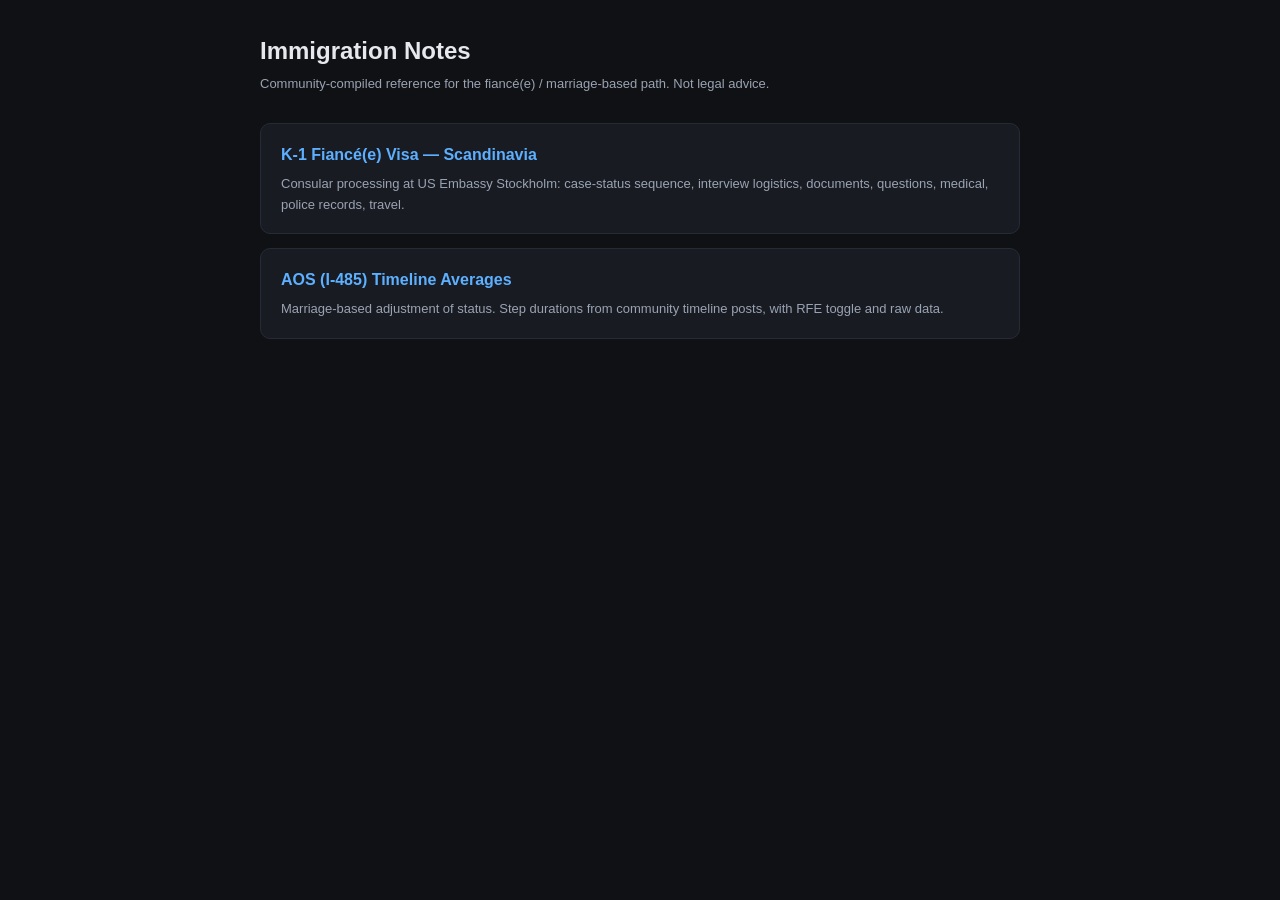
==== index.html @ a9ddd9df "Add Scandinavian K-1 page and index" ====
<!DOCTYPE html>
<html lang="en">
<head>
<meta charset="UTF-8" />
<meta name="viewport" content="width=device-width, initial-scale=1.0" />
<title>Immigration Notes</title>
<style>
  :root {
    --bg: #0f1115;
    --panel: #181b22;
    --line: #262b35;
    --text: #e6e8ee;
    --muted: #9aa3b2;
    --accent: #5db0ff;
  }
  * { box-sizing: border-box; }
  body {
    margin: 0;
    font: 15px/1.6 -apple-system, BlinkMacSystemFont, "Segoe UI", Roboto, sans-serif;
    background: var(--bg);
    color: var(--text);
    padding: 32px 20px 80px;
  }
  .wrap { max-width: 760px; margin: 0 auto; }
  h1 { font-size: 24px; margin: 0 0 4px; }
  .sub { color: var(--muted); margin: 0 0 28px; font-size: 13px; }
  .cards { display: grid; gap: 14px; }
  a.card {
    display: block; text-decoration: none; color: inherit;
    background: var(--panel); border: 1px solid var(--line);
    border-radius: 10px; padding: 18px 20px;
    transition: border-color .15s ease, transform .15s ease;
  }
  a.card:hover { border-color: var(--accent); transform: translateY(-1px); }
  a.card h2 { font-size: 16px; margin: 0 0 6px; color: var(--accent); }
  a.card p { margin: 0; color: var(--muted); font-size: 13px; }
</style>
</head>
<body>
<div class="wrap">
  <h1>Immigration Notes</h1>
  <p class="sub">Community-compiled reference for the fiancé(e) / marriage-based path. Not legal advice.</p>

  <div class="cards">
    <a class="card" href="scandinavian-k1.html">
      <h2>K-1 Fiancé(e) Visa — Scandinavia</h2>
      <p>Consular processing at US Embassy Stockholm: case-status sequence, interview logistics, documents, questions, medical, police records, travel.</p>
    </a>
    <a class="card" href="aos-timelines.html">
      <h2>AOS (I-485) Timeline Averages</h2>
      <p>Marriage-based adjustment of status. Step durations from community timeline posts, with RFE toggle and raw data.</p>
    </a>
  </div>
</div>
</body>
</html>
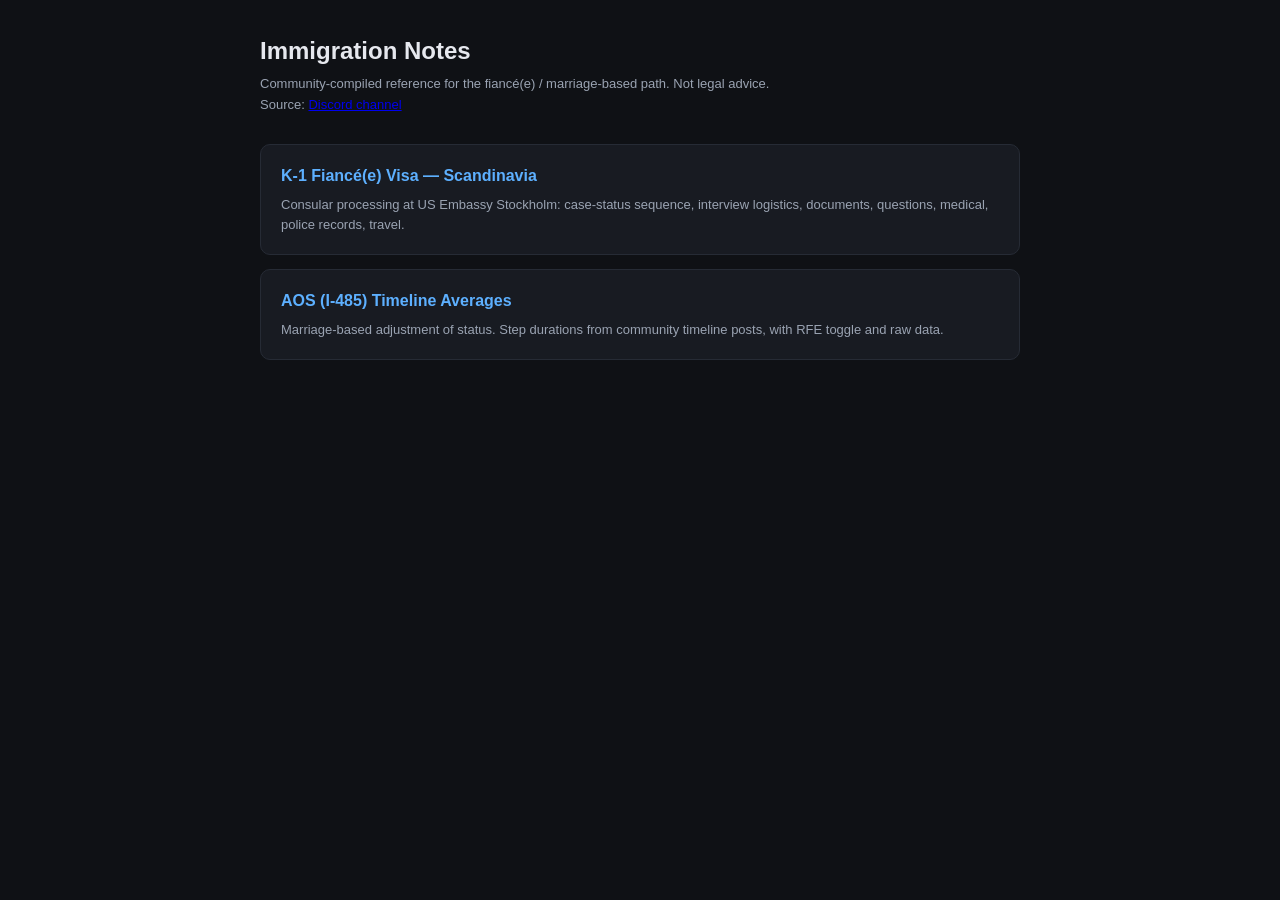
==== commit 57b48baf: "Add Discord source link" ====
--- a/index.html
+++ b/index.html
@@ -39,7 +39,8 @@
 <body>
 <div class="wrap">
   <h1>Immigration Notes</h1>
-  <p class="sub">Community-compiled reference for the fiancé(e) / marriage-based path. Not legal advice.</p>
+  <p class="sub">Community-compiled reference for the fiancé(e) / marriage-based path. Not legal advice.<br />
+     Source: <a href="https://discord.com/channels/1329818696209797150/1331603157792325722">Discord channel</a></p>
 
   <div class="cards">
     <a class="card" href="scandinavian-k1.html">
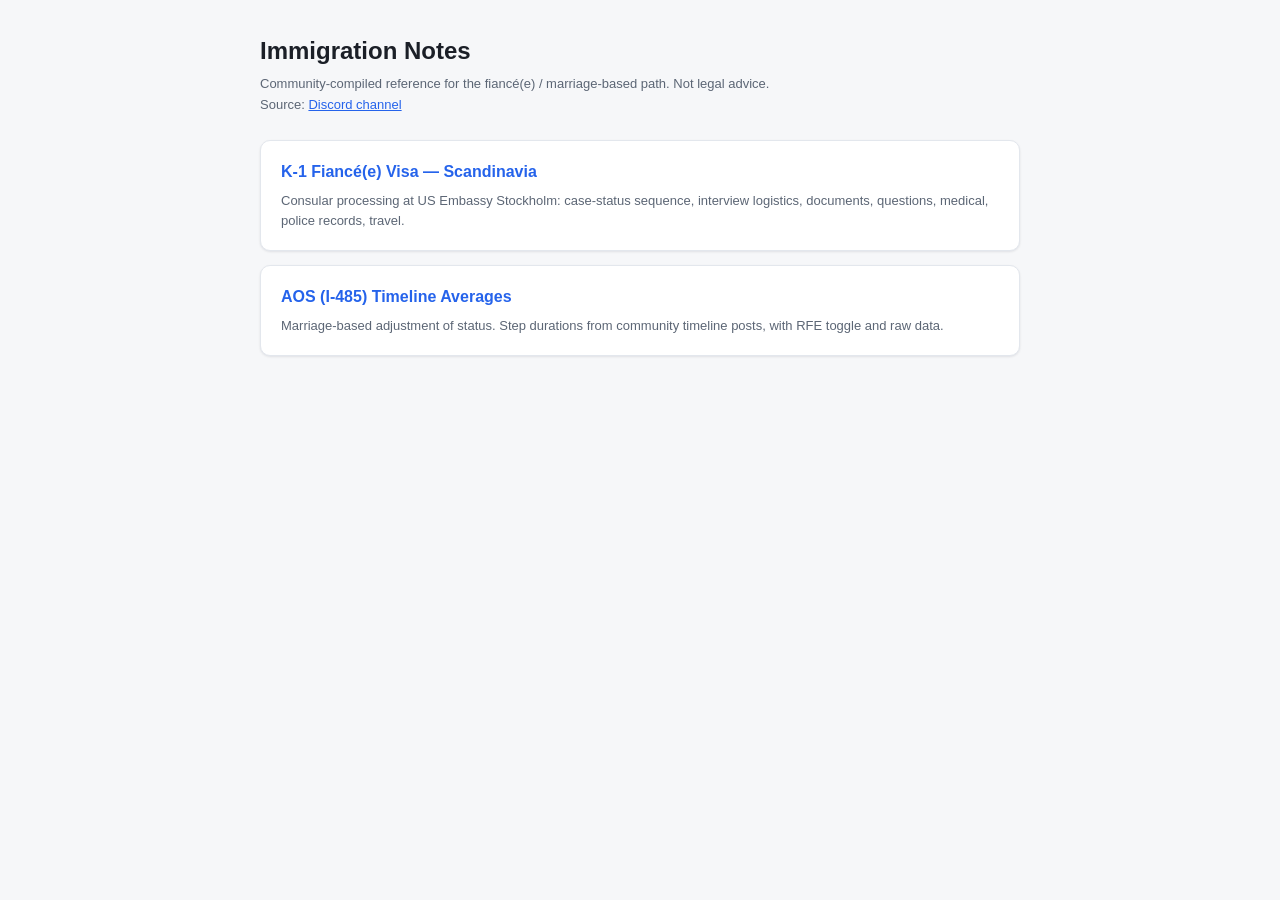
==== commit 55010da8: "Refactor to shared light-theme stylesheet" ====
--- a/index.html
+++ b/index.html
@@ -4,37 +4,8 @@
 <meta charset="UTF-8" />
 <meta name="viewport" content="width=device-width, initial-scale=1.0" />
 <title>Immigration Notes</title>
-<style>
-  :root {
-    --bg: #0f1115;
-    --panel: #181b22;
-    --line: #262b35;
-    --text: #e6e8ee;
-    --muted: #9aa3b2;
-    --accent: #5db0ff;
-  }
-  * { box-sizing: border-box; }
-  body {
-    margin: 0;
-    font: 15px/1.6 -apple-system, BlinkMacSystemFont, "Segoe UI", Roboto, sans-serif;
-    background: var(--bg);
-    color: var(--text);
-    padding: 32px 20px 80px;
-  }
-  .wrap { max-width: 760px; margin: 0 auto; }
-  h1 { font-size: 24px; margin: 0 0 4px; }
-  .sub { color: var(--muted); margin: 0 0 28px; font-size: 13px; }
-  .cards { display: grid; gap: 14px; }
-  a.card {
-    display: block; text-decoration: none; color: inherit;
-    background: var(--panel); border: 1px solid var(--line);
-    border-radius: 10px; padding: 18px 20px;
-    transition: border-color .15s ease, transform .15s ease;
-  }
-  a.card:hover { border-color: var(--accent); transform: translateY(-1px); }
-  a.card h2 { font-size: 16px; margin: 0 0 6px; color: var(--accent); }
-  a.card p { margin: 0; color: var(--muted); font-size: 13px; }
-</style>
+<link rel="stylesheet" href="styles.css" />
+<style>.wrap { max-width: 760px; }</style>
 </head>
 <body>
 <div class="wrap">
--- a/styles.css
+++ b/styles.css
@@ -0,0 +1,99 @@
+:root {
+  --bg: #f6f7f9;
+  --panel: #ffffff;
+  --line: #e3e7ed;
+  --text: #1b1f27;
+  --muted: #5c6675;
+  --accent: #2563eb;
+  --good: #15803d;
+  --warn: #b45309;
+  --shadow: 0 1px 2px rgba(16, 24, 40, .04), 0 1px 3px rgba(16, 24, 40, .06);
+}
+* { box-sizing: border-box; }
+body {
+  margin: 0;
+  font: 15px/1.6 -apple-system, BlinkMacSystemFont, "Segoe UI", Roboto, sans-serif;
+  background: var(--bg);
+  color: var(--text);
+  padding: 32px 20px 80px;
+}
+.wrap { max-width: 1000px; margin: 0 auto; }
+h1 { font-size: 24px; margin: 0 0 4px; }
+.sub { color: var(--muted); margin: 0 0 24px; font-size: 13px; }
+h2 { font-size: 16px; margin: 0 0 14px; }
+
+a { color: var(--accent); }
+.muted { color: var(--muted); }
+.accent { color: var(--accent); }
+.warn { color: var(--warn); }
+.good { color: var(--good); }
+
+section { margin-bottom: 36px; }
+
+/* Card sections (info pages opt in via body.info) */
+.info section {
+  background: var(--panel); border: 1px solid var(--line);
+  border-radius: 10px; padding: 18px 20px; margin-bottom: 20px;
+  box-shadow: var(--shadow);
+}
+ol, ul { margin: 0; padding-left: 20px; }
+li { margin-bottom: 8px; }
+li:last-child { margin-bottom: 0; }
+.note { font-size: 13px; color: var(--muted); margin-top: 12px; }
+code { background: var(--bg); border: 1px solid var(--line); border-radius: 4px;
+  padding: 1px 6px; font-size: 13px; color: var(--accent); }
+.tag { display: inline-block; font-size: 11px; padding: 2px 8px; border-radius: 999px;
+  background: var(--bg); border: 1px solid var(--line); color: var(--muted);
+  margin-left: 6px; }
+.flow { display: flex; flex-wrap: wrap; gap: 8px; align-items: center; }
+.flow .step { background: var(--bg); border: 1px solid var(--line); border-radius: 8px;
+  padding: 8px 12px; font-size: 13px; }
+.flow .arrow { color: var(--muted); }
+
+/* Index cards */
+.cards { display: grid; gap: 14px; }
+a.card {
+  display: block; text-decoration: none; color: inherit;
+  background: var(--panel); border: 1px solid var(--line);
+  border-radius: 10px; padding: 18px 20px; box-shadow: var(--shadow);
+  transition: border-color .15s ease, transform .15s ease, box-shadow .15s ease;
+}
+a.card:hover { border-color: var(--accent); transform: translateY(-1px);
+  box-shadow: 0 4px 12px rgba(16, 24, 40, .08); }
+a.card h2 { font-size: 16px; margin: 0 0 6px; color: var(--accent); }
+a.card p { margin: 0; color: var(--muted); font-size: 13px; }
+
+/* Tables (AOS + info pages) */
+table { width: 100%; border-collapse: collapse; background: var(--panel);
+  border: 1px solid var(--line); border-radius: 10px; overflow: hidden; }
+caption { text-align: left; font-weight: 600; padding: 14px 16px; font-size: 15px;
+  background: var(--panel); border: 1px solid var(--line); border-bottom: none;
+  border-radius: 10px 10px 0 0; }
+th, td { padding: 10px 14px; text-align: left; border-bottom: 1px solid var(--line);
+  vertical-align: top; }
+th { color: var(--muted); font-weight: 600; font-size: 12px; text-transform: uppercase;
+  letter-spacing: .04em; }
+tbody tr:last-child td { border-bottom: none; }
+td.num, th.num { text-align: right; font-variant-numeric: tabular-nums; }
+
+/* Tables inside info-page cards drop their own panel chrome */
+.info section table { border: none; border-radius: 0; background: transparent; }
+.info section th, .info section td { padding: 8px 12px; }
+
+/* AOS controls + stats */
+.controls {
+  display: flex; gap: 16px; align-items: center; flex-wrap: wrap;
+  background: var(--panel); border: 1px solid var(--line);
+  border-radius: 10px; padding: 12px 16px; margin-bottom: 24px;
+  box-shadow: var(--shadow);
+}
+.controls label { cursor: pointer; user-select: none; color: var(--muted); }
+.controls input { accent-color: var(--accent); margin-right: 6px; vertical-align: middle; }
+.big { font-size: 18px; font-weight: 700; color: var(--accent); }
+.n { color: var(--muted); font-size: 12px; }
+.legend { color: var(--muted); font-size: 12px; margin-top: 10px; }
+.rfe-row { color: var(--warn); }
+details { margin-top: 8px; }
+summary { cursor: pointer; color: var(--accent); }
+.detail-table td { font-size: 13px; }
+.detail-table .miss { color: #aab2bf; }
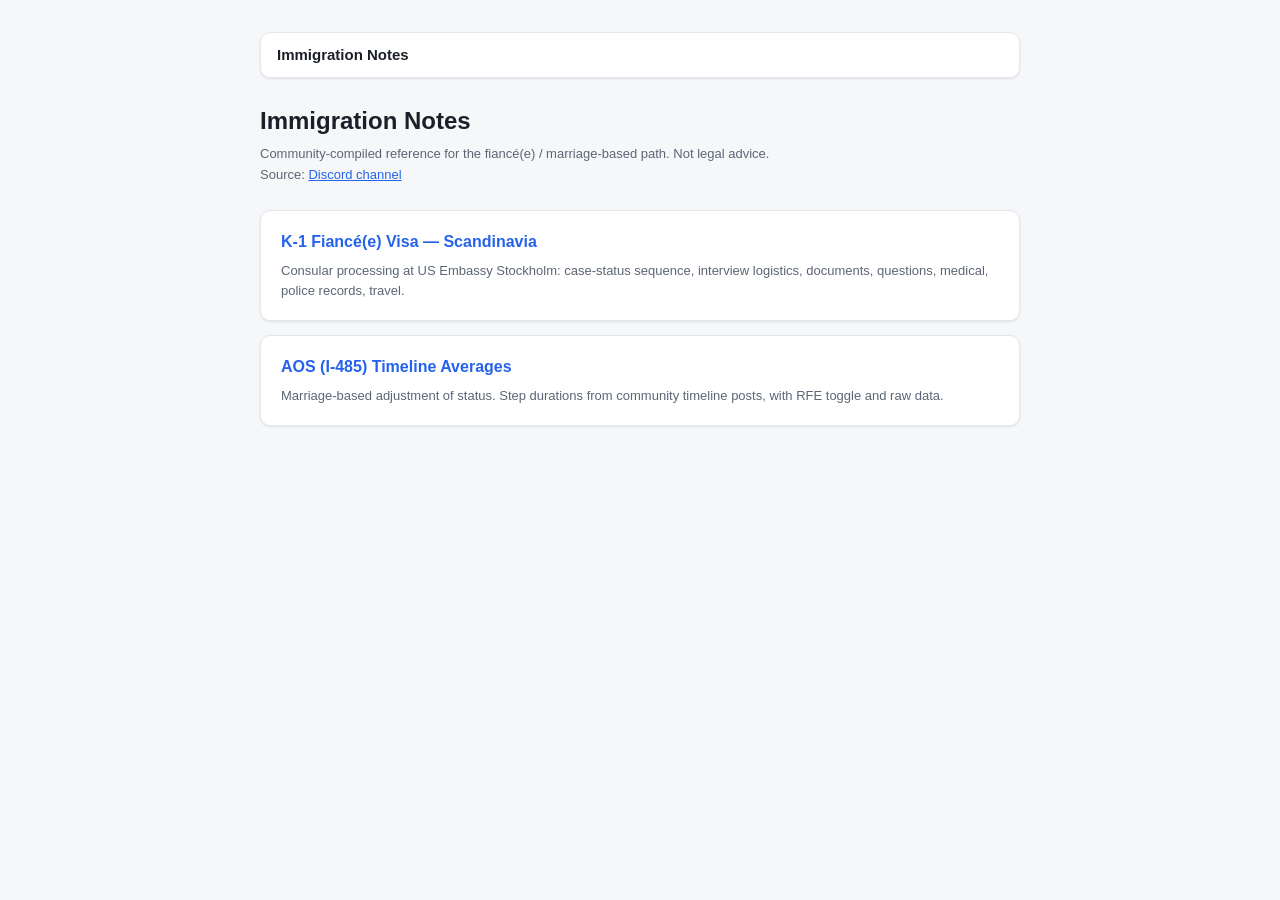
==== commit c06a46da: "Add navigation bar with link to index" ====
--- a/index.html
+++ b/index.html
@@ -5,9 +5,12 @@
 <meta name="viewport" content="width=device-width, initial-scale=1.0" />
 <title>Immigration Notes</title>
 <link rel="stylesheet" href="styles.css" />
-<style>.wrap { max-width: 760px; }</style>
+<style>.wrap, .nav { max-width: 760px; }</style>
 </head>
 <body>
+<nav class="nav">
+  <a class="home" href="index.html">Immigration Notes</a>
+</nav>
 <div class="wrap">
   <h1>Immigration Notes</h1>
   <p class="sub">Community-compiled reference for the fiancé(e) / marriage-based path. Not legal advice.<br />
--- a/styles.css
+++ b/styles.css
@@ -18,6 +18,17 @@
   padding: 32px 20px 80px;
 }
 .wrap { max-width: 1000px; margin: 0 auto; }
+
+/* Top navigation */
+.nav {
+  max-width: 1000px; margin: 0 auto 24px; display: flex; align-items: center; gap: 12px;
+  background: var(--panel); border: 1px solid var(--line); border-radius: 10px;
+  padding: 10px 16px; box-shadow: var(--shadow);
+}
+.nav .home { font-weight: 600; color: var(--text); text-decoration: none; }
+.nav .home:hover { color: var(--accent); }
+.nav .crumb { color: var(--muted); font-size: 13px; }
+.nav .sep { color: var(--line); }
 h1 { font-size: 24px; margin: 0 0 4px; }
 .sub { color: var(--muted); margin: 0 0 24px; font-size: 13px; }
 h2 { font-size: 16px; margin: 0 0 14px; }
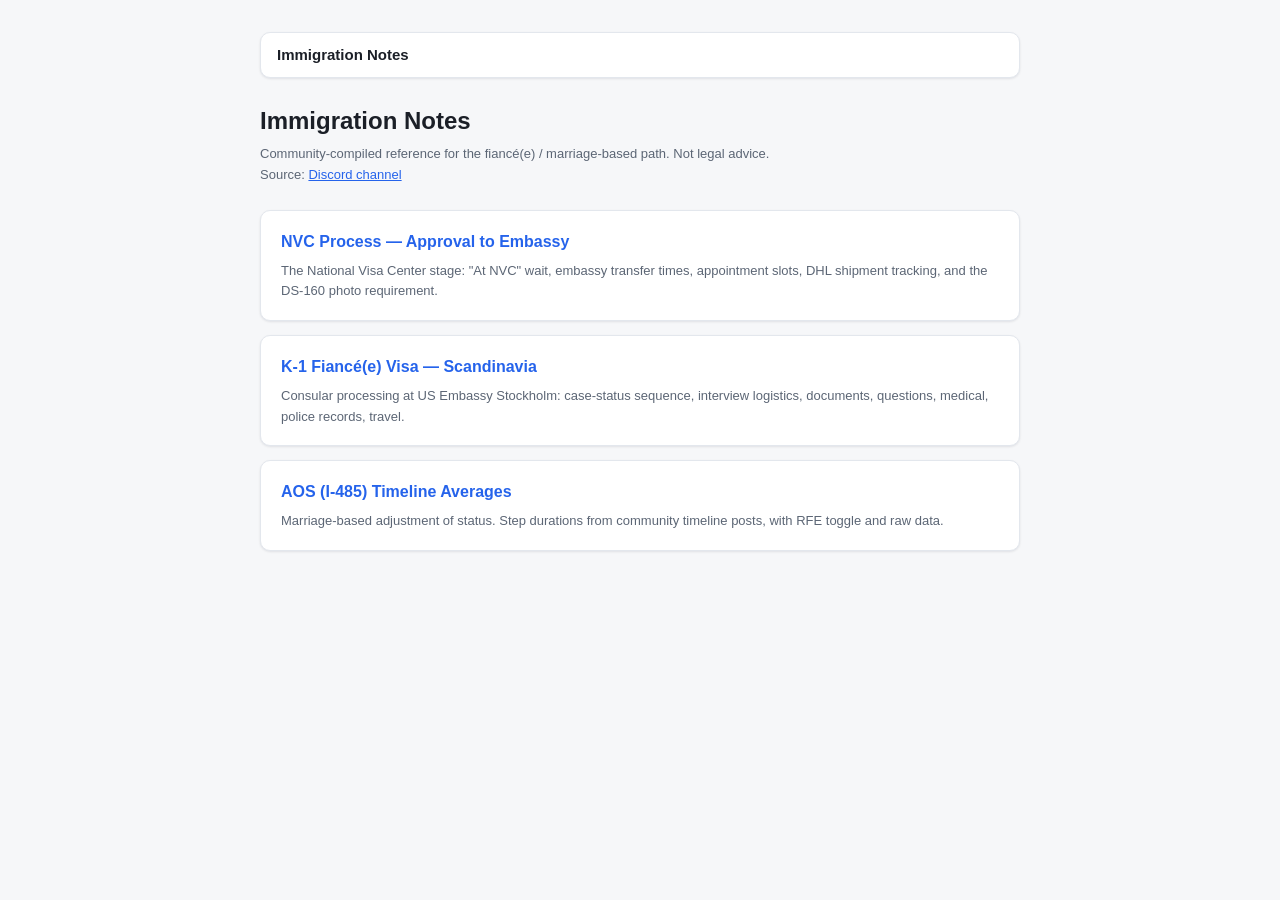
==== commit a8c72815: "Add NVC process page" ====
--- a/index.html
+++ b/index.html
@@ -17,6 +17,10 @@
      Source: <a href="https://discord.com/channels/1329818696209797150/1331603157792325722">Discord channel</a></p>
 
   <div class="cards">
+    <a class="card" href="nvc-process.html">
+      <h2>NVC Process — Approval to Embassy</h2>
+      <p>The National Visa Center stage: "At NVC" wait, embassy transfer times, appointment slots, DHL shipment tracking, and the DS-160 photo requirement.</p>
+    </a>
     <a class="card" href="scandinavian-k1.html">
       <h2>K-1 Fiancé(e) Visa — Scandinavia</h2>
       <p>Consular processing at US Embassy Stockholm: case-status sequence, interview logistics, documents, questions, medical, police records, travel.</p>
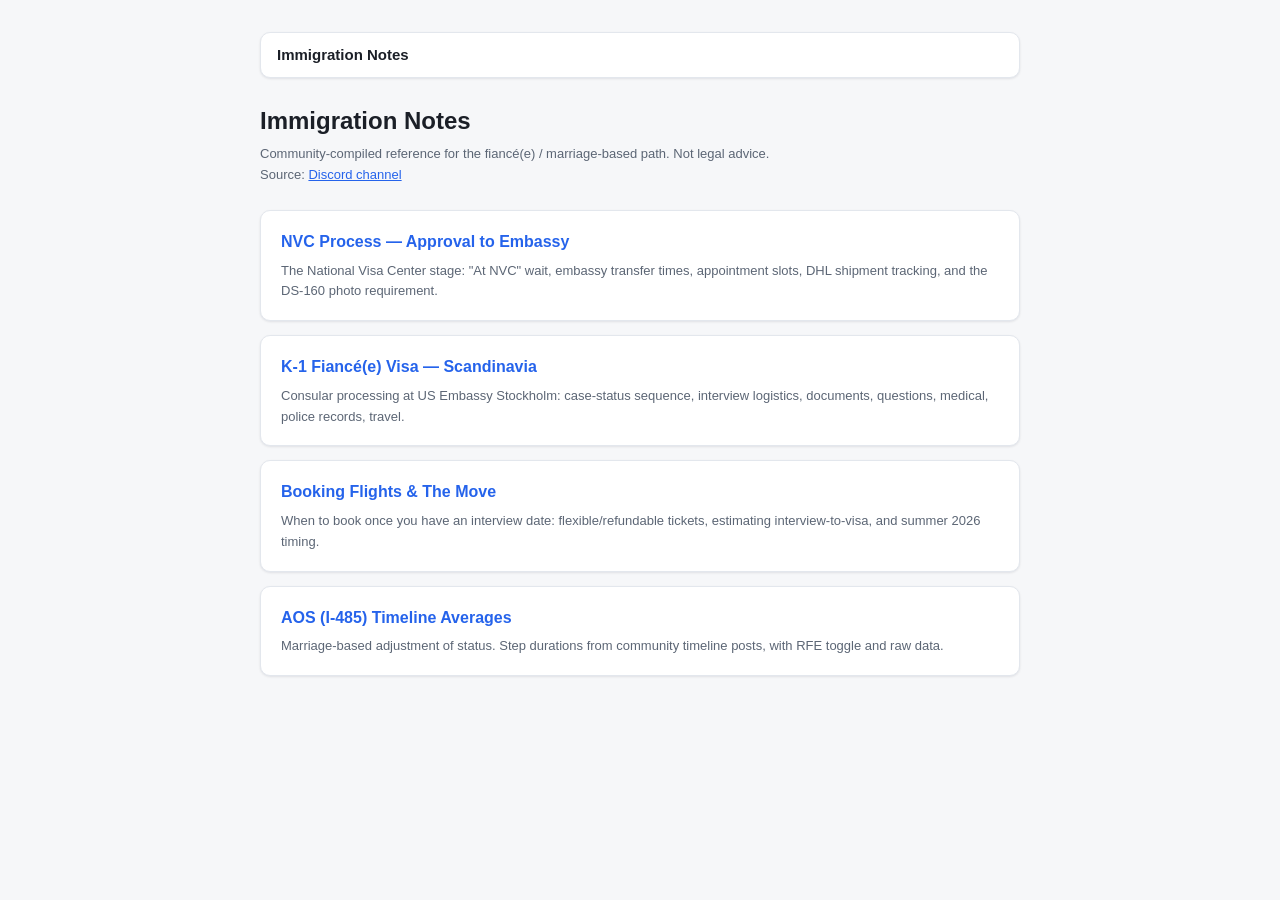
==== commit 139c299b: "Add flights page; expand NVC with prep, PI, decoder, interview notes" ====
--- a/index.html
+++ b/index.html
@@ -25,6 +25,10 @@
       <h2>K-1 Fiancé(e) Visa — Scandinavia</h2>
       <p>Consular processing at US Embassy Stockholm: case-status sequence, interview logistics, documents, questions, medical, police records, travel.</p>
     </a>
+    <a class="card" href="flights.html">
+      <h2>Booking Flights &amp; The Move</h2>
+      <p>When to book once you have an interview date: flexible/refundable tickets, estimating interview-to-visa, and summer 2026 timing.</p>
+    </a>
     <a class="card" href="aos-timelines.html">
       <h2>AOS (I-485) Timeline Averages</h2>
       <p>Marriage-based adjustment of status. Step durations from community timeline posts, with RFE toggle and raw data.</p>
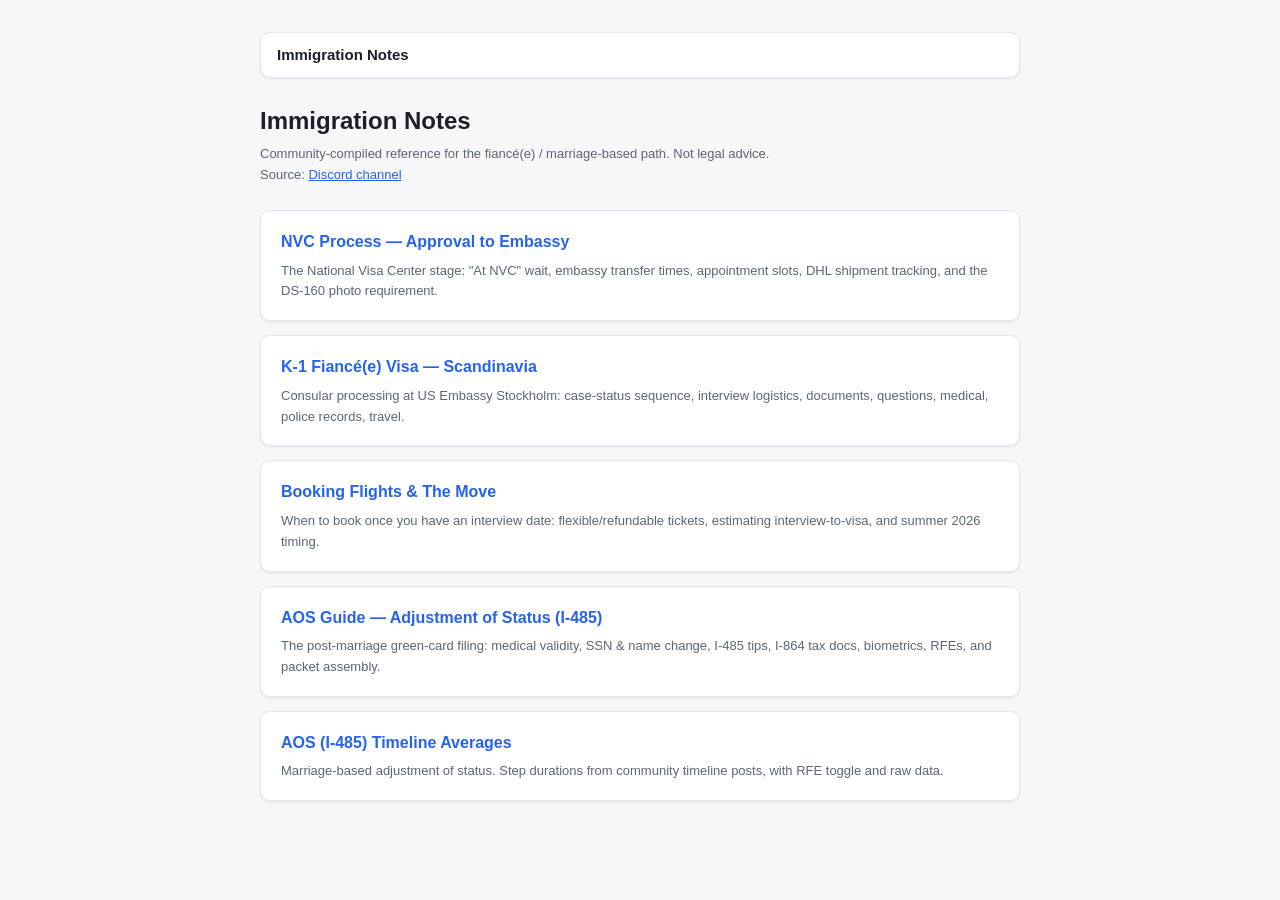
==== commit 383c1c4a: "Add AOS Guide page" ====
--- a/index.html
+++ b/index.html
@@ -29,6 +29,10 @@
       <h2>Booking Flights &amp; The Move</h2>
       <p>When to book once you have an interview date: flexible/refundable tickets, estimating interview-to-visa, and summer 2026 timing.</p>
     </a>
+    <a class="card" href="aos-guide.html">
+      <h2>AOS Guide — Adjustment of Status (I-485)</h2>
+      <p>The post-marriage green-card filing: medical validity, SSN &amp; name change, I-485 tips, I-864 tax docs, biometrics, RFEs, and packet assembly.</p>
+    </a>
     <a class="card" href="aos-timelines.html">
       <h2>AOS (I-485) Timeline Averages</h2>
       <p>Marriage-based adjustment of status. Step durations from community timeline posts, with RFE toggle and raw data.</p>
